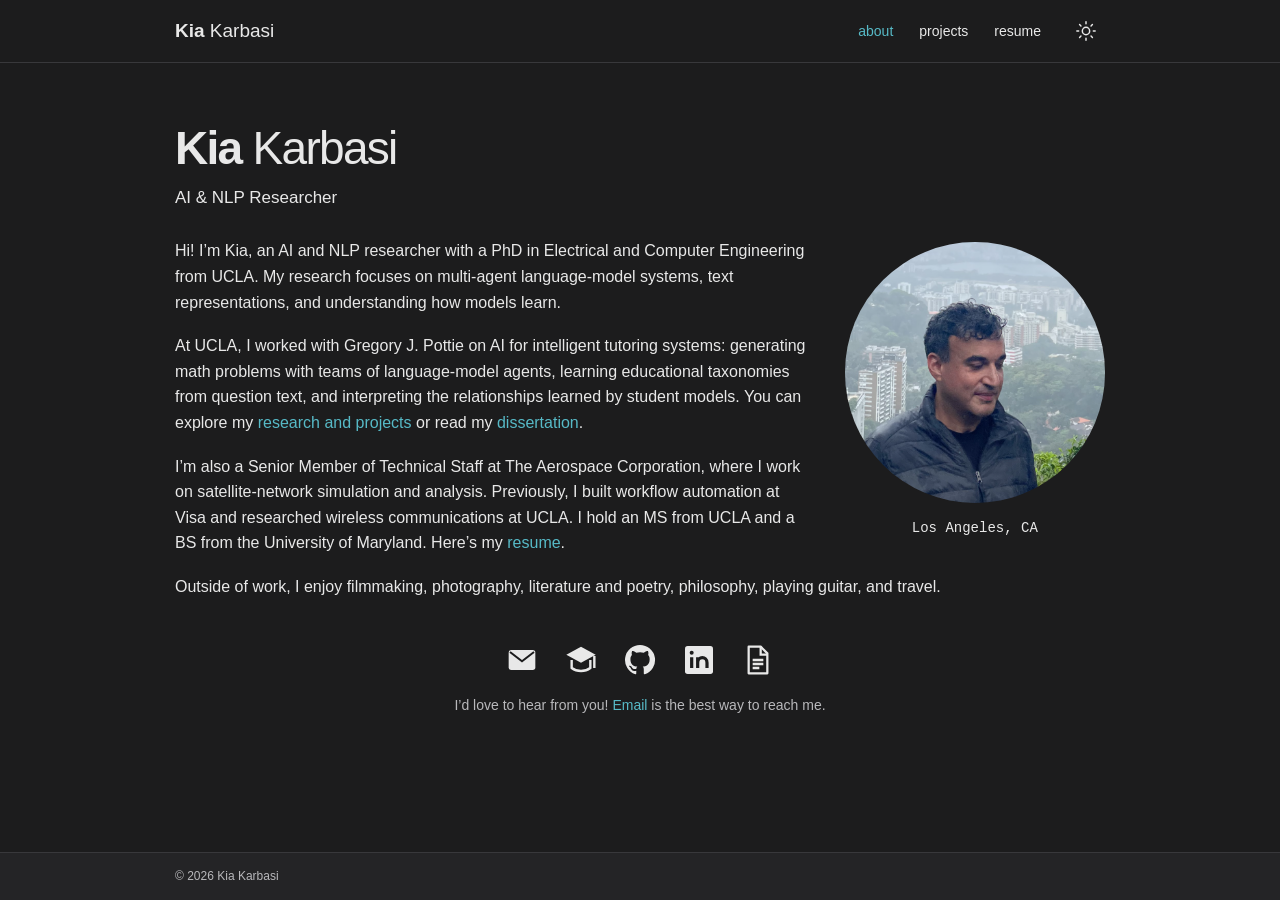
==== index.html @ d2f19b7f "Add files via upload" ====
<!doctype html>
<html lang="en" data-theme="dark">
<head>
  <meta charset="utf-8">
  <meta name="viewport" content="width=device-width, initial-scale=1">
  <meta name="theme-color" content="#1c1c1d">
  <meta name="color-scheme" content="dark light">
  <meta name="description" content="Kia Karbasi — AI and NLP researcher, UCLA PhD, and engineer based in Los Angeles.">
  <meta property="og:title" content="Kia Karbasi">
  <meta property="og:description" content="AI and NLP research, multi-agent systems, and intelligent tutoring.">
  <meta property="og:type" content="website">
  <meta property="og:url" content="https://karbazhyev.github.io/">
  <link rel="canonical" href="https://karbazhyev.github.io/">
  <title>Kia Karbasi</title>
  <link rel="icon" href="assets/favicon.svg" type="image/svg+xml">
  <link rel="stylesheet" href="styles.css?v=2221233e45a7">
  <script src="theme.js?v=ce6be95b86e6"></script>
</head>
<body id="top">
  <a class="skip-link" href="#main">Skip to content</a>
  <header class="site-header">
    <div class="header-inner">
      <a class="site-name" href="index.html"><strong>Kia</strong> Karbasi</a>
      <nav aria-label="Main navigation">
        <a href="index.html" aria-current="page">about</a>
        <a href="projects.html">projects</a>
        <a href="assets/Kia_Karbasi_Resume.pdf">resume</a>
        <button class="theme-toggle" type="button" aria-label="Switch to light mode" title="Switch to light mode"><svg class="sun" viewBox="0 0 24 24" fill="none" stroke="currentColor" stroke-width="1.6" stroke-linecap="round" aria-hidden="true"><circle cx="12" cy="12" r="4"/><path d="M12 2v2m0 16v2M2 12h2m16 0h2M5 5l1.5 1.5m11 11L19 19M5 19l1.5-1.5m11-11L19 5"/></svg><svg class="moon" viewBox="0 0 24 24" fill="none" stroke="currentColor" stroke-width="1.6" stroke-linecap="round" aria-hidden="true"><path d="M20.5 14a8.5 8.5 0 0 1-10.5-10.5A9 9 0 1 0 20.5 14Z"/></svg></button>
      </nav>
    </div>
  </header>
  <main class="page home" id="main">
    <header class="intro">
      <h1><strong>Kia</strong> Karbasi</h1>
      <p class="subtitle">AI &amp; NLP Researcher</p>
    </header>
    <div class="biography">
      <aside class="profile" aria-label="Profile">
        <img class="portrait" src="assets/profile.png" width="800" height="800" alt="Kia Karbasi" fetchpriority="high">
        <p class="location">Los Angeles, CA</p>
      </aside>
      <div class="bio-copy">
        <p>Hi! I’m Kia, an AI and NLP researcher with a PhD in Electrical and Computer Engineering from UCLA. My research focuses on multi-agent language-model systems, text representations, and understanding how models learn.</p>
        <p>At UCLA, I worked with Gregory J. Pottie on AI for intelligent tutoring systems: generating math problems with teams of language-model agents, learning educational taxonomies from question text, and interpreting the relationships learned by student models. You can explore my <a href="projects.html">research and projects</a> or read my <a href="https://escholarship.org/uc/item/0mb26865">dissertation</a>.</p>
        <p>I’m also a Senior Member of Technical Staff at The Aerospace Corporation, where I work on satellite-network simulation and analysis. Previously, I built workflow automation at Visa and researched wireless communications at UCLA. I hold an MS from UCLA and a BS from the University of Maryland. Here’s my <a href="assets/Kia_Karbasi_Resume.pdf">resume</a>.</p>
        <p>Outside of work, I enjoy filmmaking, photography, literature and poetry, philosophy, playing guitar, and travel.</p>
      </div>
    </div>
    <section class="contact" aria-label="Contact and profiles">
      <div class="social-links"><a class="social-link" href="mailto:kiakarbasi@ucla.edu" aria-label="Email" title="Email"><svg viewBox="0 0 24 24" aria-hidden="true" focusable="false"><rect x="2" y="4.5" width="20" height="15" rx="2" fill="currentColor"/><path d="m3 6 9 7 9-7" fill="none" stroke="var(--paper)" stroke-width="1.5"/></svg></a>
<a class="social-link" href="https://scholar.google.com/citations?hl=en&amp;user=ZUYlOlUAAAAJ" aria-label="Google Scholar" title="Google Scholar"><svg viewBox="0 0 24 24" aria-hidden="true" focusable="false"><path d="m1 8 11-6 11 6-11 6L1 8Z" fill="currentColor"/><path d="M5 12v6c4 3 10 3 14 0v-6M22 9v9" fill="none" stroke="currentColor" stroke-width="1.8"/></svg></a>
<a class="social-link" href="https://github.com/karbazhyev" aria-label="GitHub" title="GitHub"><svg viewBox="0 0 24 24" aria-hidden="true" focusable="false"><path fill="currentColor" d="M12 .7a11.3 11.3 0 0 0-3.57 22c.57.1.77-.25.77-.55v-2.1c-3.14.69-3.8-1.33-3.8-1.33-.51-1.3-1.26-1.65-1.26-1.65-1.03-.7.08-.69.08-.69 1.14.08 1.74 1.17 1.74 1.17 1.01 1.73 2.65 1.23 3.3.94.1-.74.39-1.24.71-1.53-2.51-.29-5.15-1.26-5.15-5.59 0-1.23.44-2.24 1.16-3.03-.12-.29-.5-1.44.11-3 0 0 .95-.31 3.11 1.16a10.8 10.8 0 0 1 5.66 0C17.02 5.03 17.97 5.34 17.97 5.34c.61 1.56.23 2.71.11 3 .72.79 1.16 1.8 1.16 3.03 0 4.34-2.64 5.3-5.16 5.58.4.35.77 1.04.77 2.09v3.11c0 .3.2.66.78.55A11.3 11.3 0 0 0 12 .7Z"/></svg></a>
<a class="social-link" href="https://www.linkedin.com/in/karbasi/" aria-label="LinkedIn" title="LinkedIn"><svg viewBox="0 0 24 24" aria-hidden="true" focusable="false"><rect x="1.5" y="1.5" width="21" height="21" rx="2" fill="currentColor"/><circle cx="6.5" cy="6.5" r="1.5" fill="var(--paper)"/><path d="M6.5 10v8M11 10v8m0-4c0-5 7-5 7 0v4" fill="none" stroke="var(--paper)" stroke-width="2.4"/></svg></a>
<a class="social-link" href="assets/Kia_Karbasi_Resume.pdf" aria-label="Resume (PDF)" title="Resume (PDF)"><svg viewBox="0 0 24 24" aria-hidden="true" focusable="false"><path d="M5 2h9l5 5v15H5V2Z" fill="none" stroke="currentColor" stroke-width="1.7" stroke-linejoin="round"/><path d="M14 2v6h5M8 12h8M8 15h8M8 18h5" fill="none" stroke="currentColor" stroke-width="1.7"/></svg></a></div>
      <p>I’d love to hear from you! <a href="mailto:kiakarbasi@ucla.edu">Email</a> is the best way to reach me.</p>
    </section>
  </main>
  <footer class="site-footer"><div>© 2026 Kia Karbasi</div></footer>
</body>
</html>
---- styles.css ----
:root {
  color-scheme: dark;
  --paper: #1c1c1d;
  --ink: #e8e8e8;
  --muted: #b8b8bb;
  --accent: #57bac7;
  --line: #38383b;
  --soft: #27272b;
  --footer: #242426;
}
:root[data-theme="light"] {
  color-scheme: light;
  --paper: #fff;
  --ink: #303034;
  --muted: #65656b;
  --accent: #087582;
  --line: #e5e5e8;
  --soft: #f1f2f3;
  --footer: #f5f5f6;
}
* { box-sizing: border-box; }
html { scroll-padding-top: 24px; }
body {
  margin: 0;
  min-height: 100vh;
  min-height: 100svh;
  display: flex;
  flex-direction: column;
  background: var(--paper);
  color: var(--ink);
  font-family: -apple-system, BlinkMacSystemFont, "Segoe UI", Roboto, Helvetica, Arial, sans-serif;
  font-size: 16px;
  line-height: 1.6;
  -webkit-font-smoothing: antialiased;
}
a { color: var(--accent); text-decoration: none; text-underline-offset: 4px; }
a:hover { text-decoration: underline; }
a:focus-visible, button:focus-visible { outline: 2px solid var(--accent); outline-offset: 5px; border-radius: 2px; }
::selection { color: var(--paper); background: var(--accent); }
h1, h2, h3, p { margin-top: 0; }
svg { display: block; }
.skip-link { position: absolute; left: 16px; top: -90px; z-index: 10; padding: 10px 16px; background: var(--ink); color: var(--paper); }
.skip-link:focus { top: 10px; }
.site-header { border-bottom: 1px solid var(--line); }
.header-inner, .page, .site-footer > div { width: min(930px, calc(100% - 48px)); margin-inline: auto; }
.header-inner { min-height: 62px; display: flex; align-items: center; justify-content: space-between; gap: 20px; }
.site-name { color: var(--ink); font-size: 19px; font-weight: 300; white-space: nowrap; }
.site-name strong { font-weight: 650; }
nav { display: flex; align-items: center; gap: 26px; }
nav > a { color: var(--ink); font-size: 14px; padding-block: 12px; }
nav > a[aria-current="page"] { color: var(--accent); }
.theme-toggle { display: none; align-items: center; justify-content: center; width: 38px; height: 38px; padding: 7px; border: 0; background: transparent; color: var(--ink); cursor: pointer; }
.js .theme-toggle { display: inline-flex; }
.theme-toggle:hover { color: var(--accent); }
.theme-toggle svg { width: 22px; height: 22px; }
.theme-toggle .moon { display: none; }
[data-theme="light"] .theme-toggle .moon { display: block; }
[data-theme="light"] .theme-toggle .sun { display: none; }
.page { padding-top: 58px; padding-bottom: 50px; flex: 1; }
.intro { margin-bottom: 27px; }
h1 { font-size: clamp(38px, 4.7vw, 46px); font-weight: 300; line-height: 1.2; letter-spacing: -1.7px; margin-bottom: 8px; }
h1 strong { font-weight: 700; }
.subtitle { margin-bottom: 0; font-size: 17px; }
.biography::after { content: ""; display: table; clear: both; }
.profile { float: right; width: 28%; margin: 4px 0 22px 38px; }
.portrait, .profile-initials { display: block; width: 100%; aspect-ratio: 1; height: auto; border-radius: 50%; object-fit: cover; object-position: center; }
.profile-initials { display: grid; place-items: center; background: var(--soft); border: 1px solid var(--line); font-size: 66px; letter-spacing: -5px; font-weight: 300; color: var(--muted); }
.location { margin: 14px 0 0; font-family: "SFMono-Regular", Consolas, "Liberation Mono", monospace; font-size: 14px; text-align: center; }
.bio-copy p { margin-bottom: 18px; }
.bio-copy p:last-child { margin-bottom: 0; }
.contact { margin-top: 38px; text-align: center; }
.social-links { display: flex; justify-content: center; align-items: center; flex-wrap: wrap; gap: 15px; }
.social-link { display: flex; align-items: center; justify-content: center; width: 44px; height: 44px; color: var(--ink); }
.social-link:hover { color: var(--accent); }
.social-link svg { width: 32px; height: 32px; }
.contact p { margin: 12px 0 0; font-size: 14px; color: var(--muted); }
.site-footer { background: var(--footer); border-top: 1px solid var(--line); font-size: 12px; color: var(--muted); }
.site-footer > div { padding-block: 14px; }
.projects-page .intro { margin-bottom: 12px; }
.collection-note { color: var(--muted); font-size: 14px; margin-bottom: 30px; }
.project { padding: 32px 0 34px; border-top: 1px solid var(--line); scroll-margin-top: 24px; }
.project-heading { display: grid; grid-template-columns: 34px minmax(0, 1fr); gap: 12px; }
.project-number { color: var(--muted); font-size: 12px; padding-top: 3px; }
.project-type { color: var(--muted); font-size: 13px; margin-bottom: 7px; }
.project h2 { font-size: 24px; font-weight: 500; line-height: 1.35; letter-spacing: -.45px; margin-bottom: 8px; }
.project-summary { margin-bottom: 20px; }
.project-body { padding-left: 46px; }
.project-figure { margin: 2px 0 22px; max-width: 620px; }
.project-figure a { display: block; cursor: zoom-in; background: #fff; border: 1px solid var(--line); padding: 12px; border-radius: 4px; }
.project-figure img { display: block; width: 100%; height: auto; max-height: 300px; object-fit: contain; }
.project-figure figcaption { margin-top: 8px; color: var(--muted); font-size: 12px; }
.project-body p { margin-bottom: 14px; }
.project-detail { color: var(--muted); font-size: 14px; }
.project-bottom { display: flex; align-items: center; flex-wrap: wrap; gap: 14px 24px; margin-top: 20px; }
.tags { display: flex; flex-wrap: wrap; gap: 7px; color: var(--muted); font-size: 12px; }
.tag + .tag::before { content: "/"; margin-right: 7px; color: var(--muted); }
.text-link { font-size: 14px; }
.project-body .project-status { color: var(--muted); font-size: 12px; margin: 14px 0 0; }
.end-links { display: flex; justify-content: space-between; flex-wrap: wrap; gap: 16px; padding-top: 25px; border-top: 1px solid var(--line); font-size: 14px; }
@media (max-width: 650px) {
  .header-inner, .page, .site-footer > div { width: calc(100% - 36px); }
  .header-inner { min-height: 58px; gap: 12px; }
  .site-name { font-size: 16px; }
  nav { gap: 16px; }
  nav > a { font-size: 13px; }
  .theme-toggle { width: 32px; height: 36px; padding: 6px; }
  .page { padding-top: 35px; padding-bottom: 38px; }
  h1 { font-size: 40px; letter-spacing: -1.3px; }
  .subtitle { font-size: 16px; }
  .intro { margin-bottom: 24px; }
  .profile { float: none; width: min(280px, 82%); margin: 0 auto 24px; }
  .location { margin-top: 12px; }
  .contact { margin-top: 29px; }
  .contact p { font-size: 13px; }
  .social-links { gap: 12px; }
  .project-heading { grid-template-columns: 22px minmax(0, 1fr); gap: 10px; }
  .project-body { padding-left: 32px; }
  .project h2 { font-size: 21px; }
  .project-summary, .project-body > p { font-size: 15px; }
  .project-body .project-detail { font-size: 14px; }
  .project-figure img { max-height: 260px; }
  .project-figure a { padding: 8px; }
}
@media (max-width: 380px) {
  .header-inner { flex-wrap: wrap; gap: 0; padding-top: 9px; }
  nav { width: 100%; justify-content: space-between; }
  .page { padding-top: 30px; }
  .project-heading { display: block; }
  .project-number { display: none; }
  .project-body { padding-left: 0; }
}
@media print {
  :root, :root[data-theme="dark"] { --paper: #fff; --ink: #222; --muted: #555; --line: #ddd; --accent: #222; --footer: #fff; }
  body { display: block; min-height: 0; }
  .site-header, .skip-link, .end-links { display: none; }
  .page { width: 100%; padding: 0; }
  .profile { width: 25%; }
  .project { break-inside: avoid; }
}
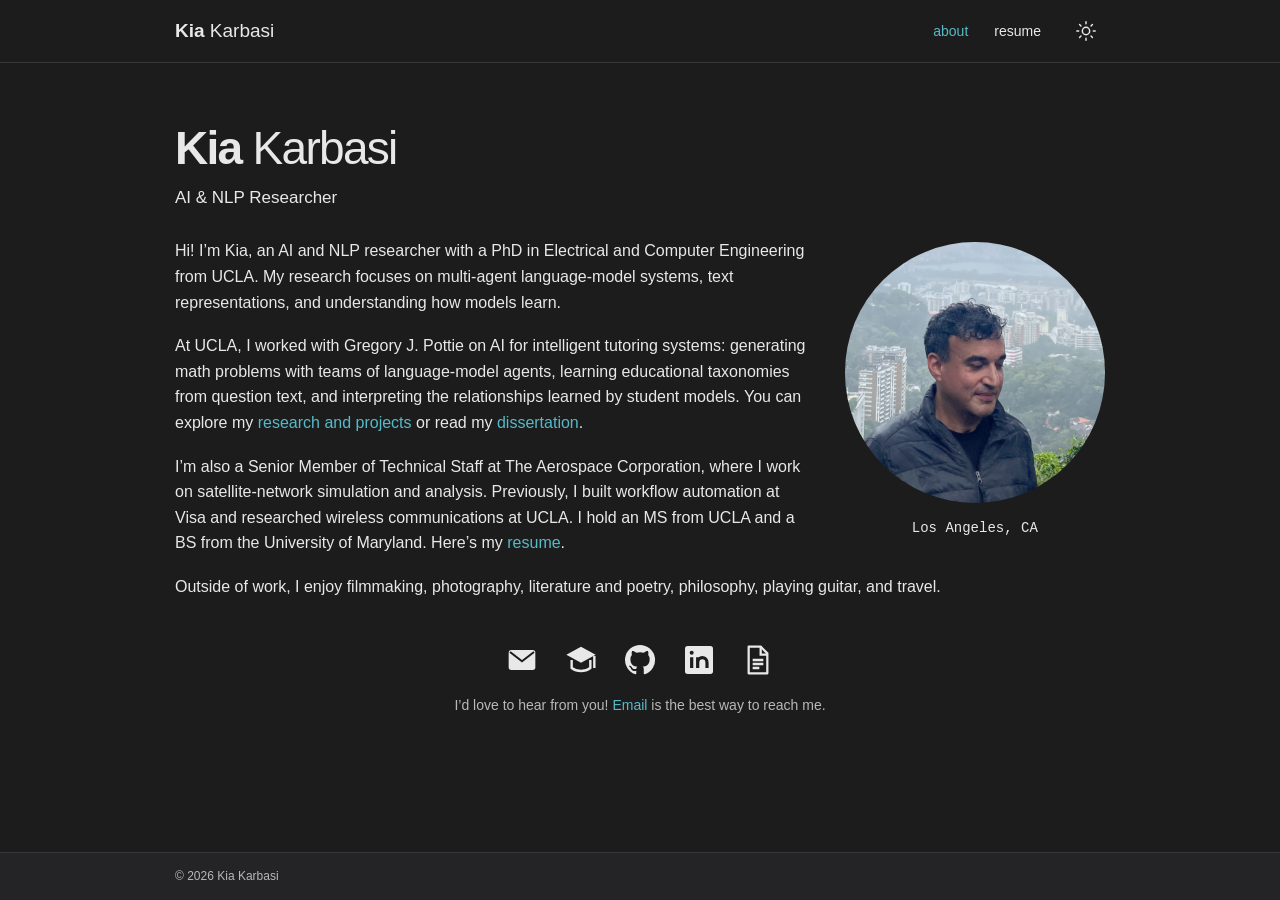
==== commit b2c94204: "Remove Projects tab from homepage navigation" ====
--- a/index.html
+++ b/index.html
@@ -23,7 +23,6 @@
       <a class="site-name" href="index.html"><strong>Kia</strong> Karbasi</a>
       <nav aria-label="Main navigation">
         <a href="index.html" aria-current="page">about</a>
-        <a href="projects.html">projects</a>
         <a href="assets/Kia_Karbasi_Resume.pdf">resume</a>
         <button class="theme-toggle" type="button" aria-label="Switch to light mode" title="Switch to light mode"><svg class="sun" viewBox="0 0 24 24" fill="none" stroke="currentColor" stroke-width="1.6" stroke-linecap="round" aria-hidden="true"><circle cx="12" cy="12" r="4"/><path d="M12 2v2m0 16v2M2 12h2m16 0h2M5 5l1.5 1.5m11 11L19 19M5 19l1.5-1.5m11-11L19 5"/></svg><svg class="moon" viewBox="0 0 24 24" fill="none" stroke="currentColor" stroke-width="1.6" stroke-linecap="round" aria-hidden="true"><path d="M20.5 14a8.5 8.5 0 0 1-10.5-10.5A9 9 0 1 0 20.5 14Z"/></svg></button>
       </nav>
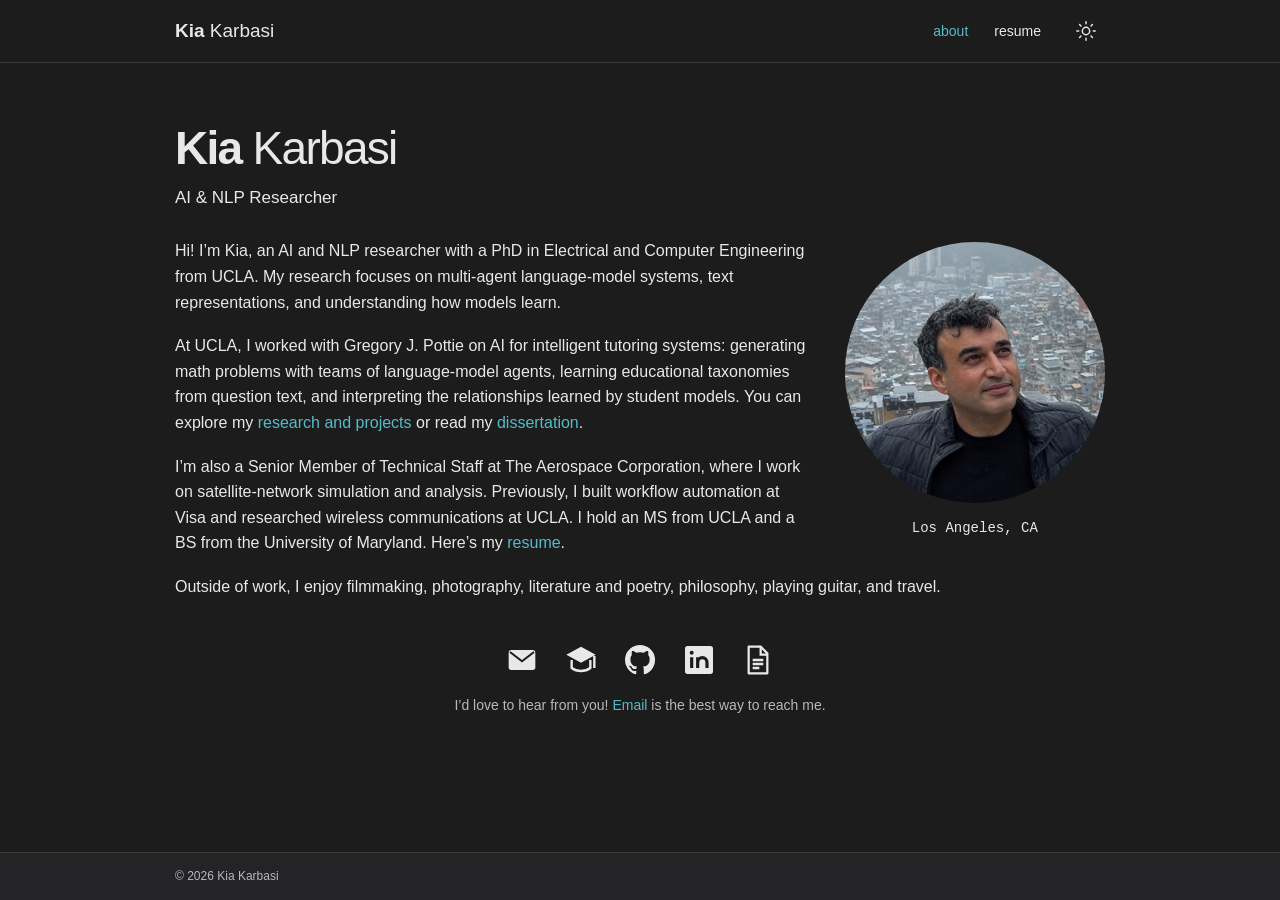
==== commit 4333bd85: "Replace homepage portrait with tighter crop" ====
--- a/index.html
+++ b/index.html
@@ -35,7 +35,7 @@
     </header>
     <div class="biography">
       <aside class="profile" aria-label="Profile">
-        <img class="portrait" src="assets/profile.png" width="800" height="800" alt="Kia Karbasi" fetchpriority="high">
+        <img class="portrait" src="assets/profile.png?v=de34afb41891" width="1254" height="1254" alt="Kia Karbasi" fetchpriority="high">
         <p class="location">Los Angeles, CA</p>
       </aside>
       <div class="bio-copy">
